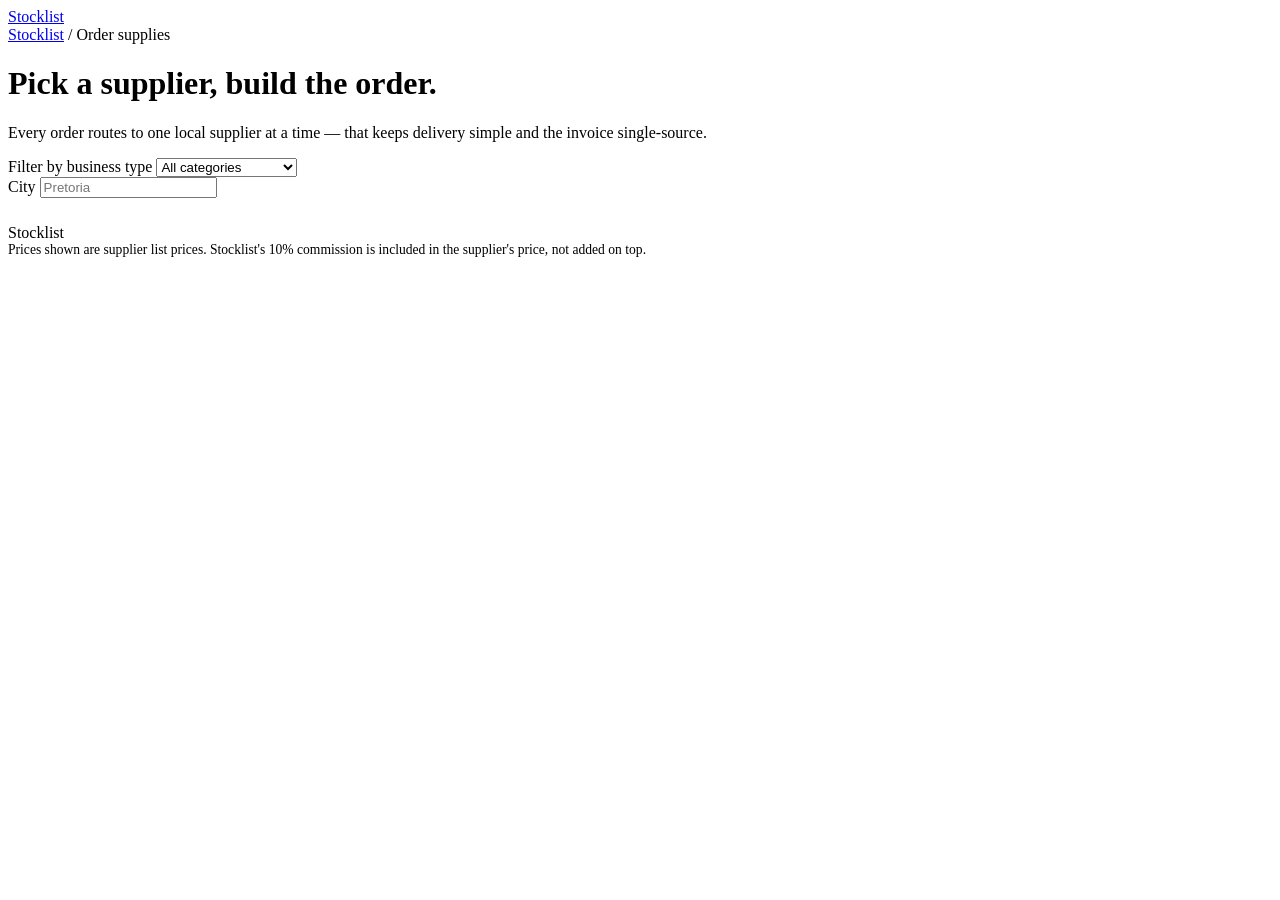
==== catalogue.html @ 10e72613 "Add files via upload" ====
<!DOCTYPE html>
<html lang="en">
<head>
<meta charset="UTF-8">
<meta name="viewport" content="width=device-width, initial-scale=1.0">
<title>Order supplies — Stocklist</title>
<link rel="preconnect" href="https://fonts.googleapis.com">
<link href="https://fonts.googleapis.com/css2?family=Barlow+Condensed:wght@500;600;700&family=Inter:wght@400;500;600;700&family=IBM+Plex+Mono:wght@400;500&display=swap" rel="stylesheet">
<link rel="stylesheet" href="assets/style.css">
</head>
<body>

<div class="topbar">
  <div class="wrap topbar-inner">
    <a href="index.html" class="brand"><span class="dot"></span>Stocklist</a>
    <div class="nav" id="topbar-nav"></div>
  </div>
</div>

<div class="wrap page-head">
  <div class="crumbs"><a href="index.html">Stocklist</a> / Order supplies</div>
  <h1>Pick a supplier, build the order.</h1>
  <p>Every order routes to one local supplier at a time — that keeps delivery simple and the invoice single-source.</p>
</div>

<div class="wrap">
  <section>
    <div class="field-row" style="margin-bottom:26px;">
      <div class="field" style="margin-bottom:0;">
        <label for="filter-category">Filter by business type</label>
        <select id="filter-category">
          <option value="">All categories</option>
          <option>Airbnb / guesthouse</option>
          <option>Salon / barber</option>
          <option>Restaurant / café</option>
          <option>Office</option>
          <option>Construction site</option>
        </select>
      </div>
      <div class="field" style="margin-bottom:0;">
        <label for="filter-city">City</label>
        <input id="filter-city" placeholder="Pretoria">
      </div>
    </div>

    <div id="supplier-list" class="stack" style="gap:16px;"></div>
    <div class="empty-state" id="empty-state" style="display:none;">
      <span class="stencil">No suppliers found</span>
      Try clearing the filters — we're onboarding suppliers city by city.
    </div>
  </section>
</div>

<a href="checkout.html" class="cart-fab" id="cart-fab" style="display:none;">
  Order basket <span class="cart-count" id="cart-count">0</span>
</a>

<footer>
  <div class="wrap">
    <span class="stencil">Stocklist</span>
    <p class="muted" style="margin:0; font-size:.85rem;">Prices shown are supplier list prices. Stocklist's 10% commission is included in the supplier's price, not added on top.</p>
  </div>
</footer>

<script src="assets/db.js"></script>
<script src="assets/nav.js"></script>
<script>
  const listEl = document.getElementById("supplier-list");
  const emptyEl = document.getElementById("empty-state");
  const catFilter = document.getElementById("filter-category");
  const cityFilter = document.getElementById("filter-city");
  const cartFab = document.getElementById("cart-fab");
  const cartCountEl = document.getElementById("cart-count");

  function refreshCartFab() {
    const count = StocklistDB.cartCount();
    cartFab.style.display = count > 0 ? "flex" : "none";
    cartCountEl.textContent = count;
  }

  function renderSuppliers() {
    const suppliers = StocklistDB.listSuppliers({
      city: cityFilter.value.trim() || undefined,
      category: catFilter.value || undefined,
    });
    listEl.innerHTML = "";
    emptyEl.style.display = suppliers.length === 0 ? "block" : "none";

    suppliers.forEach((sup) => {
      const products = StocklistDB.listProducts(sup.id);
      const card = document.createElement("div");
      card.className = "supplier-card";
      card.innerHTML = `
        <div class="sc-head">
          <div>
            <div style="font-family:var(--font-display); font-size:1.15rem; font-weight:700;">${sup.name}</div>
            <span class="stencil dim">${sup.city.toUpperCase()} · ${sup.categories.join(" / ").toUpperCase()}</span>
          </div>
          <span class="badge b-amber">${sup.rating ? "★ " + sup.rating : "NEW SUPPLIER"}</span>
        </div>
        <div class="sc-body">${products.map((p) => productRow(sup.id, p)).join("")}</div>
      `;
      listEl.appendChild(card);
    });

    // wire up steppers
    listEl.querySelectorAll("[data-add]").forEach((btn) => {
      btn.addEventListener("click", () => handleQty(btn.dataset.supplier, btn.dataset.product, 1));
    });
    listEl.querySelectorAll("[data-sub]").forEach((btn) => {
      btn.addEventListener("click", () => handleQty(btn.dataset.supplier, btn.dataset.product, -1));
    });
  }

  function productRow(supplierId, p) {
    const cart = StocklistDB.getCart();
    const qty = cart.items[p.id] || 0;
    return `
      <div class="product-row">
        <div>
          <div class="p-name">${p.name}</div>
          <div class="p-unit">${p.unit} · R${p.price.toFixed(2)}</div>
        </div>
        <div class="qty-stepper">
          <button data-sub data-supplier="${supplierId}" data-product="${p.id}" aria-label="Remove one">−</button>
          <span id="qty-${p.id}">${qty}</span>
          <button data-add data-supplier="${supplierId}" data-product="${p.id}" aria-label="Add one">+</button>
        </div>
      </div>
    `;
  }

  function handleQty(supplierId, productId, delta) {
    try {
      const cart = StocklistDB.getCart();
      const current = cart.items[productId] || 0;
      const next = Math.max(0, current + delta);
      if (next > 0) {
        StocklistDB.addToCart(supplierId, productId, delta);
      } else {
        StocklistDB.setCartQty(productId, 0);
      }
      document.getElementById("qty-" + productId).textContent = StocklistDB.getCart().items[productId] || 0;
      refreshCartFab();
    } catch (err) {
      if (err.message === "SUPPLIER_MISMATCH") {
        if (confirm("Your basket already has items from another supplier. Start a new basket with this supplier instead?")) {
          StocklistDB.clearCart();
          StocklistDB.addToCart(supplierId, productId, delta);
          renderSuppliers();
          refreshCartFab();
        }
      }
    }
  }

  catFilter.addEventListener("change", renderSuppliers);
  cityFilter.addEventListener("input", renderSuppliers);

  renderSuppliers();
  refreshCartFab();
</script>
</body>
</html>
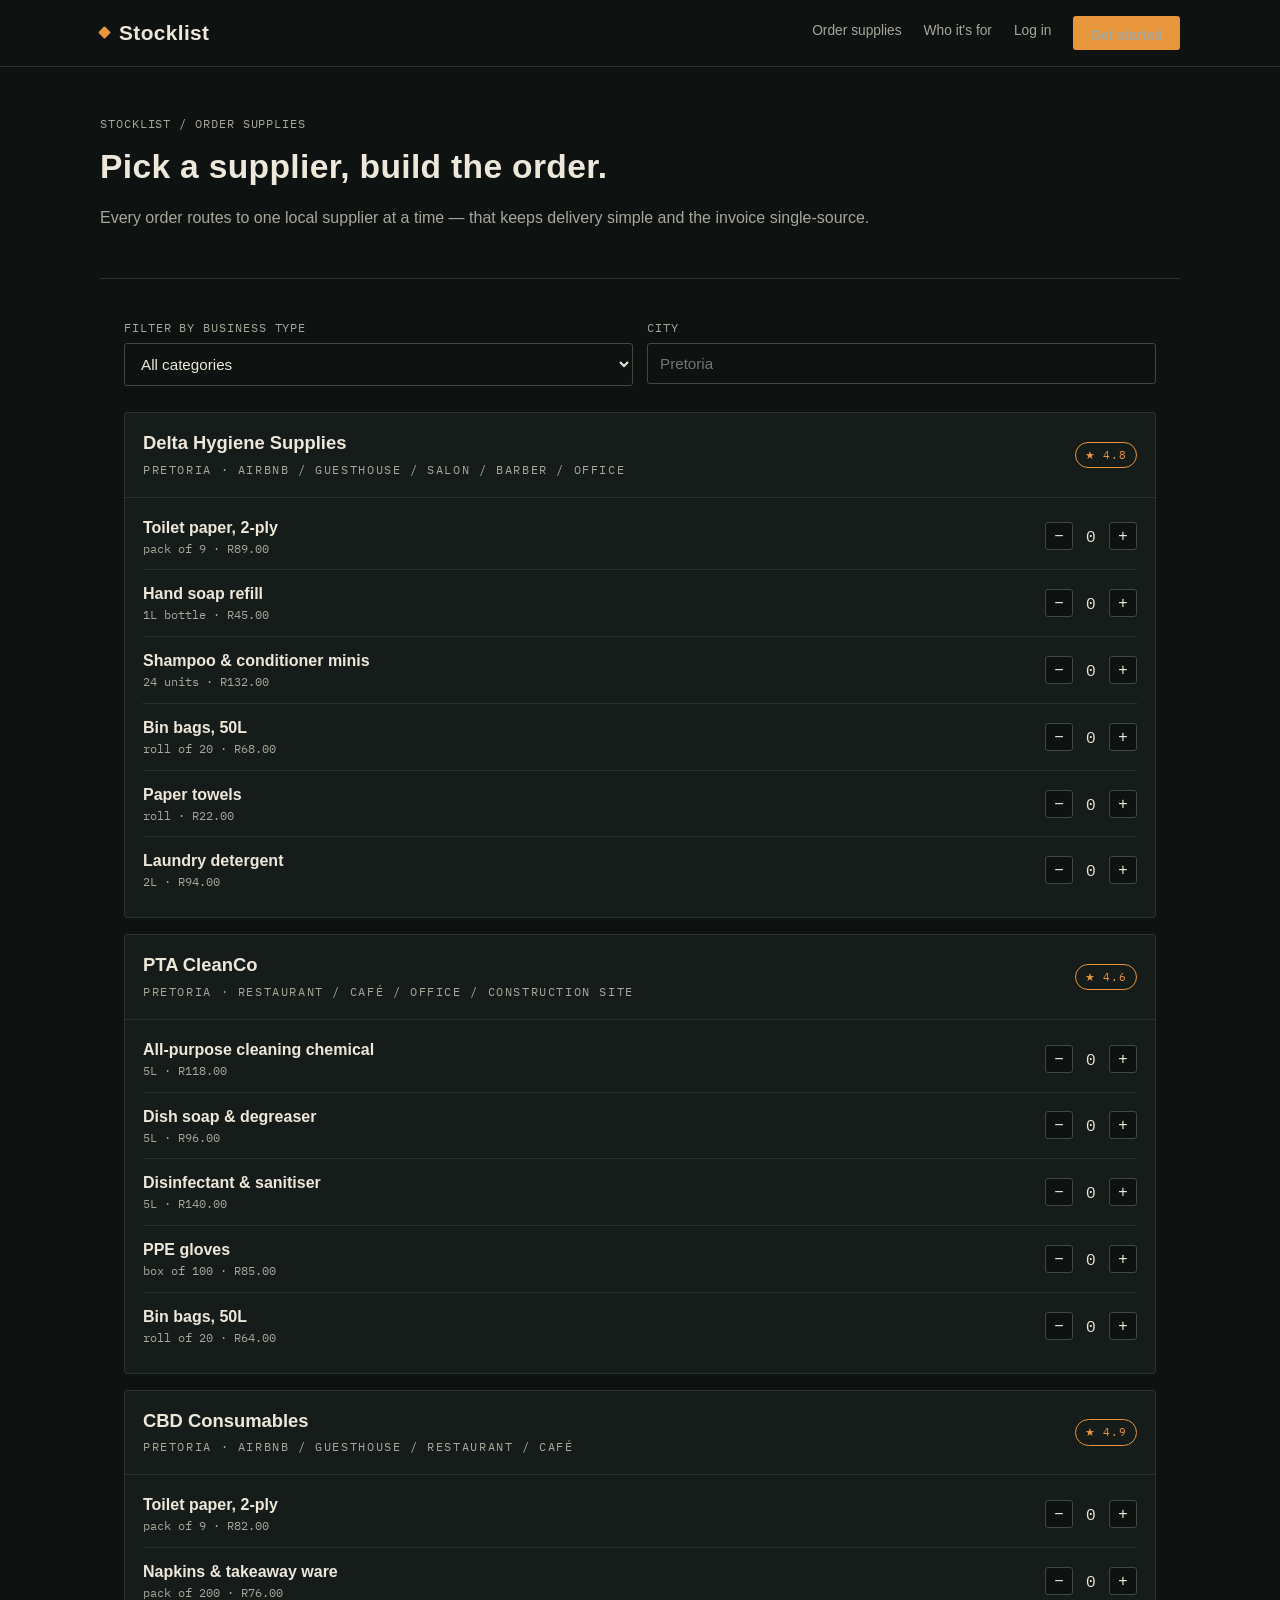
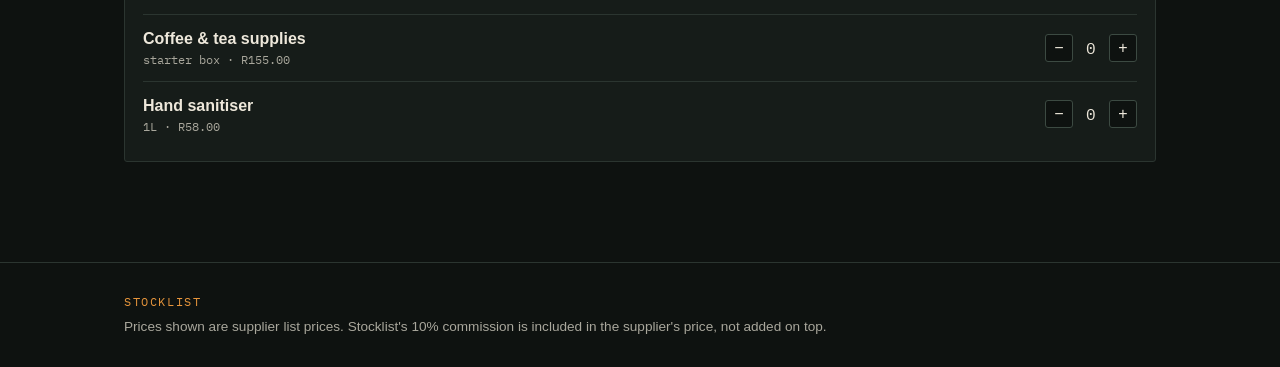
==== commit 4ba2291f: "Rename catalogue-2.html to catalogue.html" ====
--- a/catalogue.html
+++ b/catalogue.html
@@ -93,12 +93,12 @@
       card.innerHTML = `
         <div class="sc-head">
           <div>
-            <div style="font-family:var(--font-display); font-size:1.15rem; font-weight:700;">${sup.name}</div>
+            <div style="font-family:var(--font-display); font-size:1.15rem; font-weight:700;">${sup.name}${sup.isDemo ? ' <span class="badge" style="margin-left:6px;">Demo account</span>' : ''}</div>
             <span class="stencil dim">${sup.city.toUpperCase()} · ${sup.categories.join(" / ").toUpperCase()}</span>
           </div>
           <span class="badge b-amber">${sup.rating ? "★ " + sup.rating : "NEW SUPPLIER"}</span>
         </div>
-        <div class="sc-body">${products.map((p) => productRow(sup.id, p)).join("")}</div>
+        <div class="sc-body">${products.length ? products.map((p) => productRow(sup.id, p)).join("") : '<p class="muted" style="font-size:.85rem; padding:10px 0;">This supplier hasn\'t listed any products yet.</p>'}</div>
       `;
       listEl.appendChild(card);
     });
--- a/assets/style.css
+++ b/assets/style.css
@@ -0,0 +1,219 @@
+/* ============================================================
+   Stocklist — shared design system
+   Manifest / logistics-crate aesthetic: dark ground, stencil
+   labels, amber routing accent, monospace data, no-nonsense.
+   ============================================================ */
+
+:root{
+  --ink:        #0e1210;
+  --panel:      #161c19;
+  --panel-2:    #1d2420;
+  --line:       #2b3530;
+  --line-hi:    #3c4a42;
+  --paper:      #eee8db;
+  --paper-dim:  #a9a79c;
+  --amber:      #e8963c;
+  --amber-hi:   #ffb45c;
+  --green:      #7fae6e;
+  --red:        #c9634c;
+  --font-display: "Barlow Condensed", "Arial Narrow", sans-serif;
+  --font-body:    "Inter", -apple-system, BlinkMacSystemFont, "Segoe UI", sans-serif;
+  --font-mono:    "IBM Plex Mono", "Courier New", monospace;
+  --radius: 3px;
+}
+
+*,*::before,*::after{ box-sizing:border-box; }
+html{ -webkit-text-size-adjust:100%; }
+body{
+  margin:0;
+  background:var(--ink);
+  color:var(--paper);
+  font-family:var(--font-body);
+  font-size:16px;
+  line-height:1.5;
+  -webkit-font-smoothing:antialiased;
+}
+
+a{ color:inherit; text-decoration:none; }
+button{ font-family:inherit; cursor:pointer; }
+h1,h2,h3{ font-family:var(--font-display); font-weight:600; letter-spacing:.01em; margin:0 0 .4em; }
+p{ margin:0 0 1em; color:var(--paper-dim); }
+
+/* stencil label — used for manifest metadata everywhere */
+.stencil{
+  font-family:var(--font-mono);
+  text-transform:uppercase;
+  letter-spacing:.14em;
+  font-size:.72rem;
+  color:var(--amber);
+}
+.stencil.dim{ color:var(--paper-dim); }
+
+/* -------------------- shell -------------------- */
+.wrap{ max-width:1080px; margin:0 auto; padding:0 24px; }
+.topbar{
+  border-bottom:1px solid var(--line);
+  background:linear-gradient(var(--ink),var(--ink));
+  position:sticky; top:0; z-index:40;
+}
+.topbar-inner{
+  display:flex; align-items:center; justify-content:space-between;
+  padding:16px 0;
+}
+.brand{ display:flex; align-items:center; gap:10px; font-family:var(--font-display); font-size:1.3rem; font-weight:700; letter-spacing:.02em; }
+.brand .dot{ width:9px; height:9px; background:var(--amber); border-radius:1px; transform:rotate(45deg); flex:none; }
+.nav{ display:flex; align-items:center; gap:22px; }
+.nav a{ font-size:.86rem; color:var(--paper-dim); border-bottom:1px solid transparent; padding-bottom:2px; transition:color .15s,border-color .15s; }
+.nav a:hover, .nav a.active{ color:var(--paper); border-color:var(--amber); }
+.nav-cta{
+  display:inline-flex; align-items:center; gap:8px;
+  background:var(--amber); color:#221605; font-weight:700; font-size:.84rem;
+  padding:9px 16px; border-radius:var(--radius); border:1px solid var(--amber);
+  transition:background .15s, transform .1s;
+}
+.nav-cta:hover{ background:var(--amber-hi); }
+.nav-ghost{
+  display:inline-flex; align-items:center; gap:8px;
+  background:transparent; color:var(--paper); font-weight:600; font-size:.84rem;
+  padding:8px 15px; border-radius:var(--radius); border:1px solid var(--line-hi);
+}
+.nav-ghost:hover{ border-color:var(--amber); color:var(--amber); }
+
+.hamburger{ display:none; }
+
+/* -------------------- page hero -------------------- */
+.page-head{ padding:48px 0 32px; border-bottom:1px solid var(--line); }
+.page-head h1{ font-size:2.1rem; }
+.crumbs{ font-family:var(--font-mono); font-size:.72rem; color:var(--paper-dim); letter-spacing:.08em; text-transform:uppercase; margin-bottom:10px; }
+.crumbs a{ color:var(--paper-dim); }
+.crumbs a:hover{ color:var(--amber); }
+
+section{ padding:40px 0; }
+
+/* -------------------- cards / panels -------------------- */
+.panel{
+  background:var(--panel);
+  border:1px solid var(--line);
+  border-radius:var(--radius);
+  padding:22px;
+}
+.panel + .panel{ margin-top:14px; }
+.panel-head{ display:flex; align-items:baseline; justify-content:space-between; gap:12px; margin-bottom:12px; flex-wrap:wrap; }
+.panel-title{ font-family:var(--font-display); font-size:1.2rem; font-weight:600; }
+
+.grid-2{ display:grid; grid-template-columns:1fr 1fr; gap:16px; }
+.grid-3{ display:grid; grid-template-columns:repeat(3,1fr); gap:16px; }
+@media(max-width:820px){ .grid-2,.grid-3{ grid-template-columns:1fr; } }
+
+/* -------------------- forms -------------------- */
+.field{ margin-bottom:16px; }
+.field label{ display:block; font-family:var(--font-mono); font-size:.72rem; letter-spacing:.08em; text-transform:uppercase; color:var(--paper-dim); margin-bottom:7px; }
+.field input, .field select, .field textarea{
+  width:100%; background:var(--ink); border:1px solid var(--line-hi); color:var(--paper);
+  padding:11px 12px; border-radius:var(--radius); font-family:var(--font-body); font-size:.95rem;
+}
+.field input:focus, .field select:focus, .field textarea:focus{ outline:2px solid var(--amber); outline-offset:1px; border-color:var(--amber); }
+.field-hint{ font-size:.78rem; color:var(--paper-dim); margin-top:6px; }
+.field-row{ display:grid; grid-template-columns:1fr 1fr; gap:14px; }
+@media(max-width:600px){ .field-row{ grid-template-columns:1fr; } }
+
+.btn{
+  display:inline-flex; align-items:center; justify-content:center; gap:8px;
+  font-weight:700; font-size:.92rem; padding:12px 22px; border-radius:var(--radius);
+  border:1px solid var(--amber); background:var(--amber); color:#221605;
+  transition:background .15s, transform .08s;
+}
+.btn:hover{ background:var(--amber-hi); }
+.btn:active{ transform:translateY(1px); }
+.btn.block{ width:100%; }
+.btn.secondary{ background:transparent; color:var(--paper); border-color:var(--line-hi); }
+.btn.secondary:hover{ border-color:var(--amber); color:var(--amber); }
+.btn.danger{ background:transparent; color:var(--red); border-color:var(--red); }
+.btn.danger:hover{ background:var(--red); color:#1a0d09; }
+.btn.small{ padding:8px 14px; font-size:.8rem; }
+.btn:disabled{ opacity:.45; cursor:not-allowed; }
+
+.error-text{ color:var(--red); font-size:.85rem; margin-top:10px; display:none; }
+.error-text.show{ display:block; }
+.success-banner{
+  background:rgba(127,174,110,.12); border:1px solid var(--green); color:var(--green);
+  padding:12px 16px; border-radius:var(--radius); font-size:.88rem; margin-bottom:18px; display:none;
+}
+.success-banner.show{ display:block; }
+
+/* -------------------- tables / lists -------------------- */
+.line-item{
+  display:flex; align-items:center; justify-content:space-between; gap:14px;
+  padding:13px 0; border-bottom:1px solid var(--line);
+}
+.line-item:last-child{ border-bottom:none; }
+.line-item .name{ font-weight:600; }
+.line-item .meta{ font-family:var(--font-mono); font-size:.76rem; color:var(--paper-dim); }
+
+/* -------------------- badges / status -------------------- */
+.badge{
+  display:inline-flex; align-items:center; gap:6px;
+  font-family:var(--font-mono); font-size:.68rem; text-transform:uppercase; letter-spacing:.08em;
+  padding:4px 9px; border-radius:99px; border:1px solid var(--line-hi); color:var(--paper-dim);
+}
+.badge.b-amber{ color:var(--amber); border-color:var(--amber); }
+.badge.b-green{ color:var(--green); border-color:var(--green); }
+.badge.b-red{ color:var(--red); border-color:var(--red); }
+.badge .pip{ width:6px; height:6px; border-radius:50%; background:currentColor; }
+
+/* -------------------- stat blocks -------------------- */
+.stat{ border-left:2px solid var(--amber); padding-left:14px; }
+.stat .num{ font-family:var(--font-display); font-size:2rem; font-weight:700; line-height:1; }
+.stat .lbl{ font-family:var(--font-mono); font-size:.7rem; letter-spacing:.1em; text-transform:uppercase; color:var(--paper-dim); margin-top:6px; }
+
+/* -------------------- catalogue / product cards -------------------- */
+.supplier-card{ border:1px solid var(--line); border-radius:var(--radius); background:var(--panel); overflow:hidden; }
+.supplier-card .sc-head{ padding:16px 18px; border-bottom:1px solid var(--line); display:flex; justify-content:space-between; align-items:center; gap:10px; flex-wrap:wrap; }
+.supplier-card .sc-body{ padding:6px 18px 14px; }
+.product-row{ display:flex; align-items:center; justify-content:space-between; gap:12px; padding:12px 0; border-bottom:1px solid var(--line); }
+.product-row:last-child{ border-bottom:none; }
+.product-row .p-name{ font-weight:600; }
+.product-row .p-unit{ font-family:var(--font-mono); font-size:.74rem; color:var(--paper-dim); }
+.qty-stepper{ display:flex; align-items:center; gap:8px; }
+.qty-stepper button{ width:28px; height:28px; border-radius:var(--radius); border:1px solid var(--line-hi); background:var(--ink); color:var(--paper); font-size:1rem; line-height:1; }
+.qty-stepper button:hover{ border-color:var(--amber); color:var(--amber); }
+.qty-stepper span{ font-family:var(--font-mono); min-width:20px; text-align:center; }
+
+/* -------------------- cart drawer -------------------- */
+.cart-fab{
+  position:fixed; right:22px; bottom:22px; z-index:60;
+  background:var(--amber); color:#221605; border-radius:99px; padding:13px 20px;
+  font-weight:700; font-size:.88rem; display:flex; align-items:center; gap:9px;
+  border:1px solid var(--amber); box-shadow:0 6px 20px rgba(0,0,0,.4);
+}
+.cart-fab .cart-count{ background:#221605; color:var(--amber); border-radius:99px; padding:1px 8px; font-family:var(--font-mono); font-size:.78rem; }
+
+/* -------------------- track timeline -------------------- */
+.timeline{ display:flex; flex-direction:column; gap:0; }
+.t-step{ display:flex; gap:16px; position:relative; padding-bottom:28px; }
+.t-step:last-child{ padding-bottom:0; }
+.t-step .t-rail{ display:flex; flex-direction:column; align-items:center; }
+.t-step .t-dot{ width:14px; height:14px; border-radius:50%; border:2px solid var(--line-hi); background:var(--panel); flex:none; }
+.t-step .t-bar{ width:2px; flex:1; background:var(--line-hi); margin-top:4px; }
+.t-step.done .t-dot{ background:var(--amber); border-color:var(--amber); }
+.t-step.done .t-bar{ background:var(--amber); }
+.t-step.current .t-dot{ background:var(--ink); border-color:var(--amber); box-shadow:0 0 0 4px rgba(232,150,60,.18); }
+.t-step .t-label{ font-weight:600; }
+.t-step .t-time{ font-family:var(--font-mono); font-size:.74rem; color:var(--paper-dim); margin-top:2px; }
+
+/* -------------------- utility -------------------- */
+.muted{ color:var(--paper-dim); }
+.right{ text-align:right; }
+.flex-between{ display:flex; align-items:center; justify-content:space-between; gap:10px; flex-wrap:wrap; }
+.stack{ display:flex; flex-direction:column; gap:10px; }
+.empty-state{ text-align:center; padding:50px 20px; color:var(--paper-dim); }
+.empty-state .stencil{ display:block; margin-bottom:10px; }
+.divider{ height:1px; background:var(--line); margin:22px 0; border:none; }
+footer{ border-top:1px solid var(--line); padding:30px 0; margin-top:60px; }
+footer .stencil{ display:block; margin-bottom:6px; }
+
+@media(max-width:760px){
+  .nav{ display:none; }
+  .hamburger{ display:block; background:none; border:1px solid var(--line-hi); border-radius:var(--radius); color:var(--paper); padding:8px 11px; }
+  .page-head h1{ font-size:1.6rem; }
+}
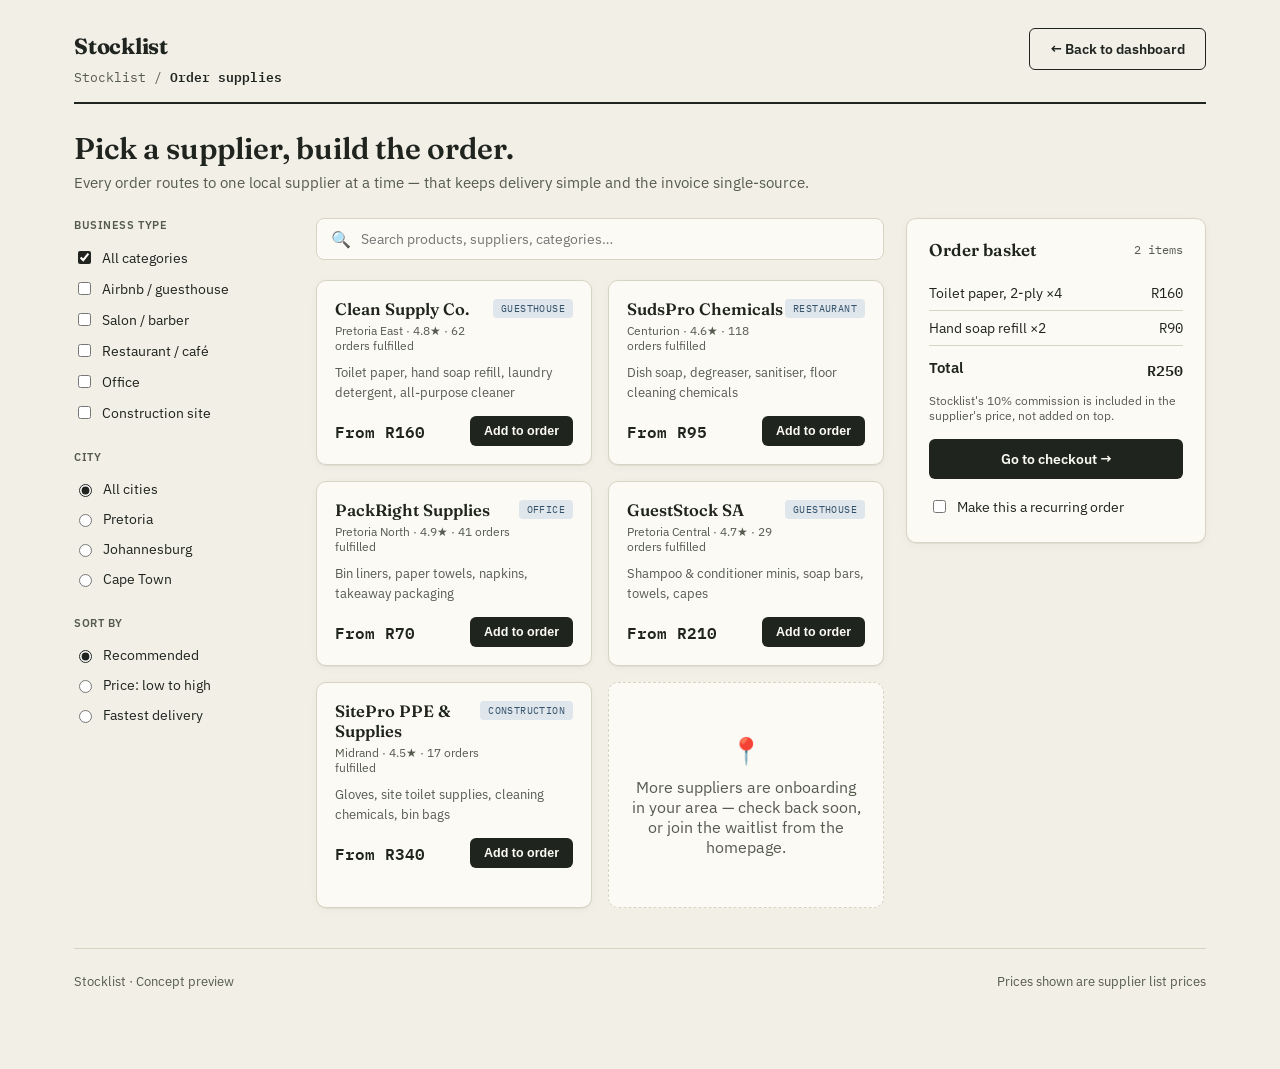
==== commit 37e85fe4: "Add files via upload" ====
--- a/catalogue.html
+++ b/catalogue.html
@@ -4,161 +4,130 @@
 <meta charset="UTF-8">
 <meta name="viewport" content="width=device-width, initial-scale=1.0">
 <title>Order supplies — Stocklist</title>
-<link rel="preconnect" href="https://fonts.googleapis.com">
-<link href="https://fonts.googleapis.com/css2?family=Barlow+Condensed:wght@500;600;700&family=Inter:wght@400;500;600;700&family=IBM+Plex+Mono:wght@400;500&display=swap" rel="stylesheet">
-<link rel="stylesheet" href="assets/style.css">
+<link rel="stylesheet" href="style.css">
 </head>
 <body>
+<div class="wrap">
 
-<div class="topbar">
-  <div class="wrap topbar-inner">
-    <a href="index.html" class="brand"><span class="dot"></span>Stocklist</a>
-    <div class="nav" id="topbar-nav"></div>
+  <div class="topbar">
+    <div>
+      <a class="brand" href="index.html">Stocklist</a>
+      <div class="crumb" style="margin-top:6px;">Stocklist / <b>Order supplies</b></div>
+    </div>
+    <a class="btn btn-secondary" href="dashboard.html">← Back to dashboard</a>
   </div>
-</div>
 
-<div class="wrap page-head">
-  <div class="crumbs"><a href="index.html">Stocklist</a> / Order supplies</div>
-  <h1>Pick a supplier, build the order.</h1>
-  <p>Every order routes to one local supplier at a time — that keeps delivery simple and the invoice single-source.</p>
-</div>
+  <h1 style="font-weight:600;font-size:30px;margin:0 0 6px;">Pick a supplier, build the order.</h1>
+  <p style="color:var(--ink-soft);font-size:14.5px;margin:0 0 26px;">Every order routes to one local supplier at a time — that keeps delivery simple and the invoice single-source.</p>
 
-<div class="wrap">
-  <section>
-    <div class="field-row" style="margin-bottom:26px;">
-      <div class="field" style="margin-bottom:0;">
-        <label for="filter-category">Filter by business type</label>
-        <select id="filter-category">
-          <option value="">All categories</option>
-          <option>Airbnb / guesthouse</option>
-          <option>Salon / barber</option>
-          <option>Restaurant / café</option>
-          <option>Office</option>
-          <option>Construction site</option>
-        </select>
+  <div class="cat-layout">
+
+    <!-- FILTERS -->
+    <div>
+      <div class="filter-group">
+        <div class="flabel">Business type</div>
+        <label class="filter-opt"><input type="checkbox" checked> All categories</label>
+        <label class="filter-opt"><input type="checkbox"> Airbnb / guesthouse</label>
+        <label class="filter-opt"><input type="checkbox"> Salon / barber</label>
+        <label class="filter-opt"><input type="checkbox"> Restaurant / café</label>
+        <label class="filter-opt"><input type="checkbox"> Office</label>
+        <label class="filter-opt"><input type="checkbox"> Construction site</label>
       </div>
-      <div class="field" style="margin-bottom:0;">
-        <label for="filter-city">City</label>
-        <input id="filter-city" placeholder="Pretoria">
+      <div class="filter-group">
+        <div class="flabel">City</div>
+        <label class="filter-opt"><input type="radio" name="city" checked> All cities</label>
+        <label class="filter-opt"><input type="radio" name="city"> Pretoria</label>
+        <label class="filter-opt"><input type="radio" name="city"> Johannesburg</label>
+        <label class="filter-opt"><input type="radio" name="city"> Cape Town</label>
+      </div>
+      <div class="filter-group">
+        <div class="flabel">Sort by</div>
+        <label class="filter-opt"><input type="radio" name="sort" checked> Recommended</label>
+        <label class="filter-opt"><input type="radio" name="sort"> Price: low to high</label>
+        <label class="filter-opt"><input type="radio" name="sort"> Fastest delivery</label>
       </div>
     </div>
 
-    <div id="supplier-list" class="stack" style="gap:16px;"></div>
-    <div class="empty-state" id="empty-state" style="display:none;">
-      <span class="stencil">No suppliers found</span>
-      Try clearing the filters — we're onboarding suppliers city by city.
-    </div>
-  </section>
-</div>
+    <!-- SUPPLIER RESULTS -->
+    <div>
+      <div class="search-box">
+        <span>🔍</span>
+        <input type="text" placeholder="Search products, suppliers, categories…">
+      </div>
 
-<a href="checkout.html" class="cart-fab" id="cart-fab" style="display:none;">
-  Order basket <span class="cart-count" id="cart-count">0</span>
-</a>
+      <div class="supplier-grid">
+        <div class="supplier-card">
+          <div class="top">
+            <div><h4>Clean Supply Co.</h4><div class="loc">Pretoria East · 4.8★ · 62 orders fulfilled</div></div>
+            <span class="badge-cat">Guesthouse</span>
+          </div>
+          <div class="items">Toilet paper, hand soap refill, laundry detergent, all-purpose cleaner</div>
+          <div class="foot"><span class="mono" style="font-weight:600;">From R160</span><button class="add-btn">Add to order</button></div>
+        </div>
 
-<footer>
-  <div class="wrap">
-    <span class="stencil">Stocklist</span>
-    <p class="muted" style="margin:0; font-size:.85rem;">Prices shown are supplier list prices. Stocklist's 10% commission is included in the supplier's price, not added on top.</p>
-  </div>
-</footer>
+        <div class="supplier-card">
+          <div class="top">
+            <div><h4>SudsPro Chemicals</h4><div class="loc">Centurion · 4.6★ · 118 orders fulfilled</div></div>
+            <span class="badge-cat">Restaurant</span>
+          </div>
+          <div class="items">Dish soap, degreaser, sanitiser, floor cleaning chemicals</div>
+          <div class="foot"><span class="mono" style="font-weight:600;">From R95</span><button class="add-btn">Add to order</button></div>
+        </div>
 
-<script src="assets/db.js"></script>
-<script src="assets/nav.js"></script>
-<script>
-  const listEl = document.getElementById("supplier-list");
-  const emptyEl = document.getElementById("empty-state");
-  const catFilter = document.getElementById("filter-category");
-  const cityFilter = document.getElementById("filter-city");
-  const cartFab = document.getElementById("cart-fab");
-  const cartCountEl = document.getElementById("cart-count");
+        <div class="supplier-card">
+          <div class="top">
+            <div><h4>PackRight Supplies</h4><div class="loc">Pretoria North · 4.9★ · 41 orders fulfilled</div></div>
+            <span class="badge-cat">Office</span>
+          </div>
+          <div class="items">Bin liners, paper towels, napkins, takeaway packaging</div>
+          <div class="foot"><span class="mono" style="font-weight:600;">From R70</span><button class="add-btn">Add to order</button></div>
+        </div>
 
-  function refreshCartFab() {
-    const count = StocklistDB.cartCount();
-    cartFab.style.display = count > 0 ? "flex" : "none";
-    cartCountEl.textContent = count;
-  }
+        <div class="supplier-card">
+          <div class="top">
+            <div><h4>GuestStock SA</h4><div class="loc">Pretoria Central · 4.7★ · 29 orders fulfilled</div></div>
+            <span class="badge-cat">Guesthouse</span>
+          </div>
+          <div class="items">Shampoo &amp; conditioner minis, soap bars, towels, capes</div>
+          <div class="foot"><span class="mono" style="font-weight:600;">From R210</span><button class="add-btn">Add to order</button></div>
+        </div>
 
-  function renderSuppliers() {
-    const suppliers = StocklistDB.listSuppliers({
-      city: cityFilter.value.trim() || undefined,
-      category: catFilter.value || undefined,
-    });
-    listEl.innerHTML = "";
-    emptyEl.style.display = suppliers.length === 0 ? "block" : "none";
+        <div class="supplier-card">
+          <div class="top">
+            <div><h4>SitePro PPE &amp; Supplies</h4><div class="loc">Midrand · 4.5★ · 17 orders fulfilled</div></div>
+            <span class="badge-cat">Construction</span>
+          </div>
+          <div class="items">Gloves, site toilet supplies, cleaning chemicals, bin bags</div>
+          <div class="foot"><span class="mono" style="font-weight:600;">From R340</span><button class="add-btn">Add to order</button></div>
+        </div>
 
-    suppliers.forEach((sup) => {
-      const products = StocklistDB.listProducts(sup.id);
-      const card = document.createElement("div");
-      card.className = "supplier-card";
-      card.innerHTML = `
-        <div class="sc-head">
-          <div>
-            <div style="font-family:var(--font-display); font-size:1.15rem; font-weight:700;">${sup.name}${sup.isDemo ? ' <span class="badge" style="margin-left:6px;">Demo account</span>' : ''}</div>
-            <span class="stencil dim">${sup.city.toUpperCase()} · ${sup.categories.join(" / ").toUpperCase()}</span>
-          </div>
-          <span class="badge b-amber">${sup.rating ? "★ " + sup.rating : "NEW SUPPLIER"}</span>
-        </div>
-        <div class="sc-body">${products.length ? products.map((p) => productRow(sup.id, p)).join("") : '<p class="muted" style="font-size:.85rem; padding:10px 0;">This supplier hasn\'t listed any products yet.</p>'}</div>
-      `;
-      listEl.appendChild(card);
-    });
-
-    // wire up steppers
-    listEl.querySelectorAll("[data-add]").forEach((btn) => {
-      btn.addEventListener("click", () => handleQty(btn.dataset.supplier, btn.dataset.product, 1));
-    });
-    listEl.querySelectorAll("[data-sub]").forEach((btn) => {
-      btn.addEventListener("click", () => handleQty(btn.dataset.supplier, btn.dataset.product, -1));
-    });
-  }
-
-  function productRow(supplierId, p) {
-    const cart = StocklistDB.getCart();
-    const qty = cart.items[p.id] || 0;
-    return `
-      <div class="product-row">
-        <div>
-          <div class="p-name">${p.name}</div>
-          <div class="p-unit">${p.unit} · R${p.price.toFixed(2)}</div>
-        </div>
-        <div class="qty-stepper">
-          <button data-sub data-supplier="${supplierId}" data-product="${p.id}" aria-label="Remove one">−</button>
-          <span id="qty-${p.id}">${qty}</span>
-          <button data-add data-supplier="${supplierId}" data-product="${p.id}" aria-label="Add one">+</button>
+        <div class="empty-state">
+          <div class="ic">📍</div>
+          More suppliers are onboarding in your area — check back soon, or join the waitlist from the homepage.
         </div>
       </div>
-    `;
-  }
+    </div>
 
-  function handleQty(supplierId, productId, delta) {
-    try {
-      const cart = StocklistDB.getCart();
-      const current = cart.items[productId] || 0;
-      const next = Math.max(0, current + delta);
-      if (next > 0) {
-        StocklistDB.addToCart(supplierId, productId, delta);
-      } else {
-        StocklistDB.setCartQty(productId, 0);
-      }
-      document.getElementById("qty-" + productId).textContent = StocklistDB.getCart().items[productId] || 0;
-      refreshCartFab();
-    } catch (err) {
-      if (err.message === "SUPPLIER_MISMATCH") {
-        if (confirm("Your basket already has items from another supplier. Start a new basket with this supplier instead?")) {
-          StocklistDB.clearCart();
-          StocklistDB.addToCart(supplierId, productId, delta);
-          renderSuppliers();
-          refreshCartFab();
-        }
-      }
-    }
-  }
+    <!-- BASKET -->
+    <div class="basket">
+      <div class="card">
+        <div class="card-head"><h3>Order basket</h3><span class="mono" style="font-size:12px;color:var(--ink-soft);">2 items</span></div>
+        <div class="basket-line"><span>Toilet paper, 2-ply ×4</span><span class="mono">R160</span></div>
+        <div class="basket-line"><span>Hand soap refill ×2</span><span class="mono">R90</span></div>
+        <div class="basket-total"><span>Total</span><span class="mono">R250</span></div>
+        <p style="font-size:11.5px;color:var(--ink-soft);margin:10px 0 16px;">Stocklist's 10% commission is included in the supplier's price, not added on top.</p>
+        <a href="checkout.html" class="btn btn-primary" style="display:block;text-align:center;">Go to checkout →</a>
+        <label class="filter-opt" style="margin-top:12px;"><input type="checkbox"> Make this a recurring order</label>
+      </div>
+    </div>
 
-  catFilter.addEventListener("change", renderSuppliers);
-  cityFilter.addEventListener("input", renderSuppliers);
+  </div>
 
-  renderSuppliers();
-  refreshCartFab();
-</script>
+  <footer>
+    <span>Stocklist · Concept preview</span>
+    <span>Prices shown are supplier list prices</span>
+  </footer>
+
+</div>
 </body>
 </html>
--- a/style.css
+++ b/style.css
@@ -0,0 +1,238 @@
+/* ============================================================
+   STOCKLIST — shared design system
+   "Freight manifest / stockroom ledger" visual language
+   ============================================================ */
+
+@import url('https://fonts.googleapis.com/css2?family=Fraunces:opsz,wght@9..144,500;9..144,600;9..144,700&family=IBM+Plex+Sans:wght@400;500;600&family=IBM+Plex+Mono:wght@400;500;600&display=swap');
+
+:root{
+  --paper: #F1EFE6;
+  --paper-raised: #FBFAF4;
+  --ink: #20241F;
+  --ink-soft: #565B4F;
+  --line: #D8D4C4;
+  --green: #3F6B4A;
+  --green-soft: #E4EBE1;
+  --amber: #B4791C;
+  --amber-soft: #F3E5C8;
+  --clay: #B0472E;
+  --clay-soft: #F2DCD3;
+  --slate: #35526B;
+  --slate-soft: #DFE6EC;
+  --radius: 10px;
+  --shadow: 0 1px 0 rgba(32,36,31,0.05), 0 2px 8px rgba(32,36,31,0.04);
+}
+*{box-sizing:border-box;}
+html{scroll-behavior:smooth;}
+body{
+  margin:0;
+  background:var(--paper);
+  color:var(--ink);
+  font-family:'IBM Plex Sans', sans-serif;
+  -webkit-font-smoothing:antialiased;
+}
+a{color:inherit;}
+.wrap{max-width:1180px;margin:0 auto;padding:28px 24px 80px;}
+.mono{font-family:'IBM Plex Mono', monospace;}
+
+/* ---------- topbar / nav (shared across app pages) ---------- */
+.topbar{
+  display:flex;align-items:baseline;justify-content:space-between;
+  border-bottom:2px solid var(--ink);
+  padding-bottom:14px;margin-bottom:26px;
+  flex-wrap:wrap;gap:10px;
+}
+.brand{font-family:'Fraunces', serif;font-weight:700;font-size:22px;letter-spacing:-0.01em;text-decoration:none;color:var(--ink);}
+.crumb{font-size:13px;color:var(--ink-soft);font-family:'IBM Plex Mono',monospace;}
+.crumb b{color:var(--ink);font-weight:600;}
+.nav-tabs{display:flex;gap:22px;margin-top:6px;flex-wrap:wrap;}
+.nav-tabs a{font-size:13px;color:var(--ink-soft);padding-bottom:10px;text-decoration:none;}
+.nav-tabs a.active{color:var(--ink);font-weight:600;border-bottom:2px solid var(--ink);}
+
+/* ---------- marketing nav (index page) ---------- */
+.site-nav{display:flex;align-items:center;justify-content:space-between;padding:20px 0;}
+.site-nav .links{display:flex;gap:28px;align-items:center;font-size:14px;}
+.site-nav .links a{text-decoration:none;color:var(--ink-soft);}
+.site-nav .links a:hover{color:var(--ink);}
+.btn{
+  display:inline-block;font-family:'IBM Plex Sans';font-weight:600;font-size:13.5px;
+  padding:11px 20px;border-radius:6px;cursor:pointer;text-decoration:none;border:none;
+}
+.btn-primary{background:var(--ink);color:var(--paper-raised);}
+.btn-primary:hover{filter:brightness(1.15);}
+.btn-secondary{background:transparent;color:var(--ink);border:1.5px solid var(--ink);}
+.btn-ghost{background:var(--amber-soft);color:#3A2A0D;}
+
+/* stamp / manifest tag, used everywhere as the site's signature element */
+.stamp-tag{
+  display:inline-flex;gap:14px;align-items:center;
+  font-family:'IBM Plex Mono',monospace;font-size:11px;letter-spacing:0.06em;
+  color:var(--ink-soft);text-transform:uppercase;
+  border:1px solid var(--line);border-radius:4px;
+  padding:6px 12px;background:var(--paper-raised);
+}
+.stamp-tag b{color:var(--ink);}
+
+h1,h2,h3{font-family:'Fraunces',serif;}
+
+/* ---------- generic card ---------- */
+.card{
+  background:var(--paper-raised);border:1px solid var(--line);border-radius:var(--radius);
+  padding:20px 22px;box-shadow:var(--shadow);
+}
+.card-head{display:flex;justify-content:space-between;align-items:center;margin-bottom:16px;flex-wrap:wrap;gap:8px;}
+.card-head h3{font-size:17px;font-weight:600;margin:0;}
+.card-head a{font-size:12.5px;color:var(--slate);text-decoration:none;font-weight:600;}
+
+/* ---------- attention hero (dashboards) ---------- */
+.attention{
+  background:var(--ink);color:var(--paper-raised);border-radius:var(--radius);
+  padding:26px 28px;margin-bottom:22px;
+  display:flex;justify-content:space-between;gap:24px;flex-wrap:wrap;
+  position:relative;overflow:hidden;
+}
+.attention::before{
+  content:"";position:absolute;top:-40px;right:-40px;width:180px;height:180px;
+  border-radius:50%;background:radial-gradient(circle, rgba(243,229,200,0.14), transparent 70%);
+}
+.attention-left{max-width:520px;}
+.attention-eyebrow{font-family:'IBM Plex Mono',monospace;font-size:11.5px;letter-spacing:0.09em;text-transform:uppercase;color:#C9C4AE;margin-bottom:6px;}
+.attention h2{font-weight:600;font-size:23px;margin:0 0 12px;}
+.attention-items{list-style:none;padding:0;margin:0 0 16px;display:flex;flex-direction:column;gap:8px;}
+.attention-items li{font-size:14.5px;display:flex;gap:9px;align-items:flex-start;}
+.dot{width:8px;height:8px;border-radius:50%;margin-top:6px;flex-shrink:0;}
+.dot.clay{background:#E07A5F;} .dot.amber{background:#E3B15C;} .dot.green{background:#8FBE9B;}
+.attention-right{
+  display:flex;flex-direction:column;justify-content:center;align-items:flex-end;gap:2px;
+  border-left:1px solid rgba(241,239,230,0.18);padding-left:24px;
+}
+.attention-right .big{font-family:'IBM Plex Mono',monospace;font-size:30px;font-weight:600;color:#EFC77E;}
+.attention-right .lbl{font-size:12px;color:#C9C4AE;text-align:right;max-width:170px;}
+
+/* ---------- KPI strip ---------- */
+.kpi-row{
+  display:grid;grid-template-columns:repeat(6,1fr);gap:1px;
+  background:var(--line);border:1px solid var(--line);border-radius:var(--radius);
+  overflow:hidden;margin-bottom:24px;
+}
+.kpi{background:var(--paper-raised);padding:16px 16px 14px;}
+.kpi .lbl{font-size:11.5px;color:var(--ink-soft);text-transform:uppercase;letter-spacing:0.05em;margin-bottom:8px;}
+.kpi .val{font-family:'IBM Plex Mono',monospace;font-size:22px;font-weight:600;}
+.kpi .delta{font-size:11.5px;margin-top:4px;font-weight:500;}
+.delta.up{color:var(--green);} .delta.down{color:var(--clay);} .delta.flat{color:var(--ink-soft);}
+
+/* ---------- quick actions ---------- */
+.qa-row{display:grid;grid-template-columns:repeat(6,1fr);gap:12px;margin-bottom:24px;}
+.qa{
+  background:var(--paper-raised);border:1px solid var(--line);border-radius:var(--radius);
+  padding:16px 10px;text-align:center;cursor:pointer;transition:transform .12s, border-color .12s;
+  text-decoration:none;color:var(--ink);display:block;
+}
+.qa:hover{transform:translateY(-2px);border-color:var(--ink);}
+.qa .ic{font-size:20px;margin-bottom:6px;}
+.qa .lbl{font-size:12px;font-weight:600;}
+
+/* ---------- layout grids ---------- */
+.grid2{display:grid;grid-template-columns:1.15fr 1fr;gap:20px;margin-bottom:20px;}
+.grid3{display:grid;grid-template-columns:1fr 1fr;gap:20px;}
+
+/* ---------- stock health bars ---------- */
+.health-bars{display:flex;flex-direction:column;gap:10px;}
+.health-row{display:flex;align-items:center;gap:10px;}
+.health-row .stamp{
+  font-family:'IBM Plex Mono',monospace;font-size:10.5px;font-weight:600;letter-spacing:0.03em;
+  padding:2px 7px;border-radius:4px;white-space:nowrap;width:96px;text-align:center;
+}
+.stamp.healthy{background:var(--green-soft);color:var(--green);}
+.stamp.low{background:var(--amber-soft);color:var(--amber);}
+.stamp.out{background:var(--clay-soft);color:var(--clay);}
+.stamp.over{background:var(--slate-soft);color:var(--slate);}
+.track{flex:1;height:8px;background:var(--line);border-radius:4px;overflow:hidden;}
+.fill{height:100%;border-radius:4px;}
+.fill.healthy{background:var(--green);} .fill.low{background:var(--amber);}
+.fill.out{background:var(--clay);} .fill.over{background:var(--slate);}
+.health-row .count{font-family:'IBM Plex Mono',monospace;font-size:13px;width:24px;text-align:right;}
+
+/* ---------- alert / list rows ---------- */
+.alert-list{display:flex;flex-direction:column;}
+.alert-item{display:flex;justify-content:space-between;align-items:center;padding:10px 0;border-bottom:1px solid var(--line);}
+.alert-item:last-child{border-bottom:none;}
+.alert-item .name{font-weight:500;font-size:14px;}
+.alert-item .sku{font-family:'IBM Plex Mono',monospace;font-size:11.5px;color:var(--ink-soft);}
+.alert-item .qty{font-family:'IBM Plex Mono',monospace;font-size:13px;color:var(--clay);font-weight:600;}
+.alert-item .qty.warn{color:var(--amber);}
+.block-btn{
+  width:100%;margin-top:14px;background:var(--ink);color:var(--paper-raised);
+  border:none;padding:11px;border-radius:6px;font-weight:600;font-size:13.5px;cursor:pointer;
+}
+
+/* ---------- tables ---------- */
+table{width:100%;border-collapse:collapse;}
+th{
+  text-align:left;font-size:11px;text-transform:uppercase;letter-spacing:0.05em;
+  color:var(--ink-soft);padding-bottom:8px;border-bottom:1px solid var(--line);font-weight:600;
+}
+td{padding:10px 0;border-bottom:1px solid var(--line);font-size:13.5px;}
+tr:last-child td{border-bottom:none;}
+.rank{font-family:'IBM Plex Mono',monospace;color:var(--ink-soft);width:22px;display:inline-block;}
+
+/* status pills */
+.pill{font-size:10.5px;font-weight:600;padding:2px 8px;border-radius:20px;font-family:'IBM Plex Mono',monospace;white-space:nowrap;}
+.pill.active{background:var(--green-soft);color:var(--green);}
+.pill.paused{background:var(--slate-soft);color:var(--slate);}
+.pill.warn{background:var(--amber-soft);color:var(--amber);}
+.pill.bad{background:var(--clay-soft);color:var(--clay);}
+
+/* ---------- catalogue / filters / cards ---------- */
+.cat-layout{display:grid;grid-template-columns:220px 1fr 300px;gap:22px;align-items:start;}
+.filter-group{margin-bottom:22px;}
+.filter-group .flabel{font-size:11px;text-transform:uppercase;letter-spacing:0.05em;color:var(--ink-soft);font-weight:600;margin-bottom:10px;}
+.filter-opt{display:flex;align-items:center;gap:8px;font-size:13.5px;padding:6px 0;cursor:pointer;}
+.filter-opt input{accent-color:var(--ink);}
+.search-box{
+  display:flex;align-items:center;gap:8px;border:1px solid var(--line);border-radius:8px;
+  background:var(--paper-raised);padding:10px 14px;margin-bottom:20px;
+}
+.search-box input{border:none;background:none;outline:none;font-size:14px;flex:1;font-family:'IBM Plex Sans';color:var(--ink);}
+.supplier-grid{display:grid;grid-template-columns:1fr 1fr;gap:16px;}
+.supplier-card{
+  background:var(--paper-raised);border:1px solid var(--line);border-radius:var(--radius);
+  padding:18px;box-shadow:var(--shadow);
+}
+.supplier-card .top{display:flex;justify-content:space-between;align-items:flex-start;margin-bottom:10px;}
+.supplier-card h4{margin:0 0 4px;font-family:'Fraunces',serif;font-size:16.5px;font-weight:600;}
+.supplier-card .loc{font-size:12px;color:var(--ink-soft);}
+.supplier-card .items{font-size:13px;color:var(--ink-soft);margin:10px 0 14px;line-height:1.5;}
+.supplier-card .foot{display:flex;justify-content:space-between;align-items:center;}
+.badge-cat{
+  font-family:'IBM Plex Mono',monospace;font-size:10px;letter-spacing:0.04em;
+  background:var(--slate-soft);color:var(--slate);padding:3px 8px;border-radius:4px;text-transform:uppercase;
+}
+.add-btn{
+  background:var(--ink);color:var(--paper-raised);border:none;border-radius:6px;
+  padding:8px 14px;font-size:12.5px;font-weight:600;cursor:pointer;
+}
+.basket{position:sticky;top:20px;}
+.basket-line{display:flex;justify-content:space-between;font-size:13.5px;padding:8px 0;border-bottom:1px solid var(--line);}
+.basket-total{display:flex;justify-content:space-between;font-weight:600;padding-top:12px;font-size:15px;}
+.empty-state{
+  text-align:center;padding:50px 20px;color:var(--ink-soft);border:1px dashed var(--line);border-radius:var(--radius);
+  background:var(--paper-raised);
+}
+.empty-state .ic{font-size:26px;margin-bottom:10px;}
+
+footer{
+  border-top:1px solid var(--line);margin-top:40px;padding-top:24px;
+  font-size:12.5px;color:var(--ink-soft);display:flex;justify-content:space-between;flex-wrap:wrap;gap:10px;
+}
+
+@media (max-width:960px){
+  .kpi-row{grid-template-columns:repeat(3,1fr);}
+  .qa-row{grid-template-columns:repeat(3,1fr);}
+  .grid2, .grid3{grid-template-columns:1fr;}
+  .cat-layout{grid-template-columns:1fr;}
+  .supplier-grid{grid-template-columns:1fr;}
+  .attention{flex-direction:column;}
+  .attention-right{border-left:none;border-top:1px solid rgba(241,239,230,0.18);padding-left:0;padding-top:14px;align-items:flex-start;}
+  .attention-right .lbl{text-align:left;}
+}
